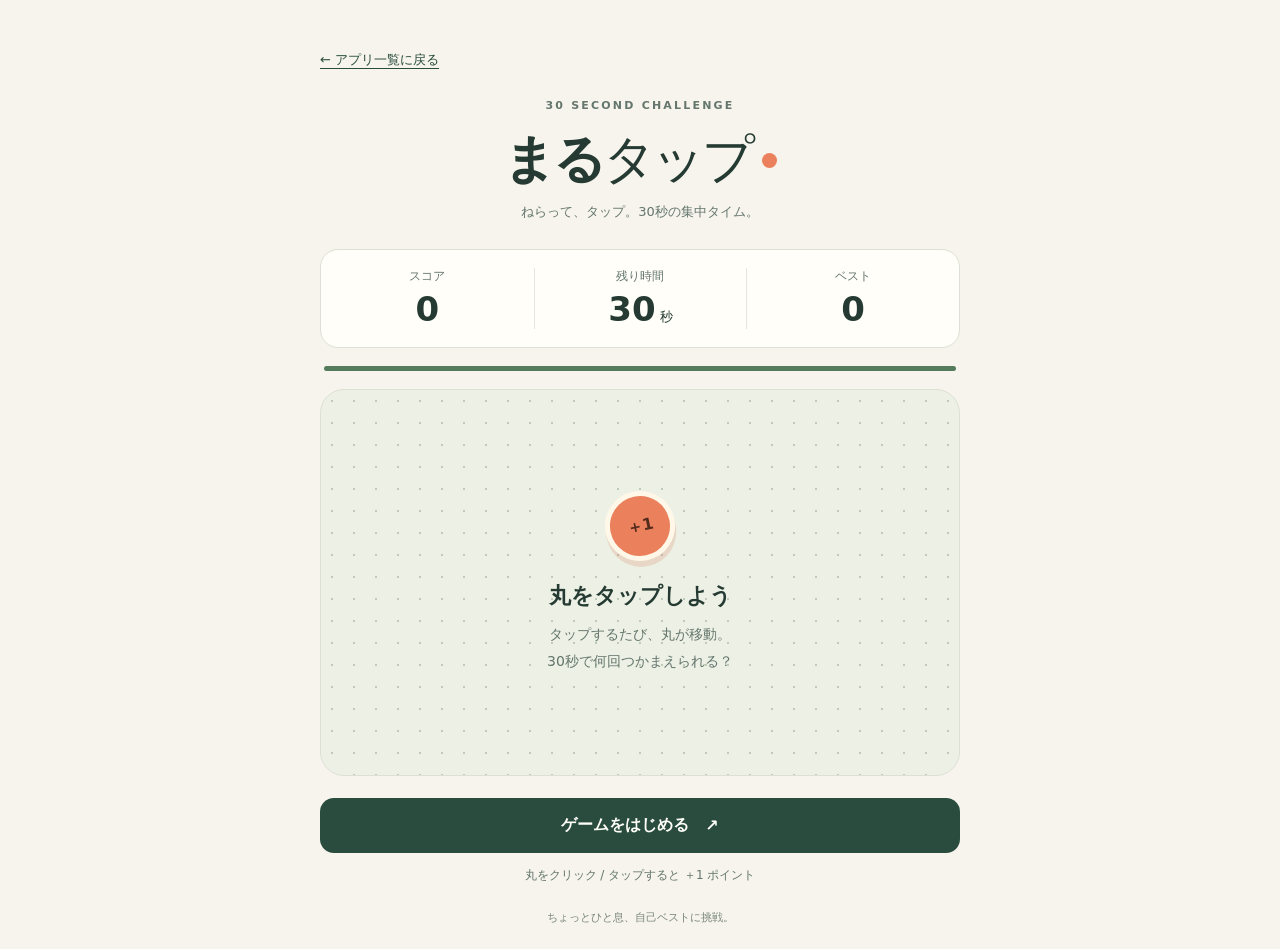
==== apps/maru-tap/index.html @ 44d97961 "Add app hub and move Maru Tap into its own folder" ====
<!doctype html>
<html lang="ja">
<head>
  <meta charset="utf-8">
  <meta name="viewport" content="width=device-width, initial-scale=1">
  <meta name="theme-color" content="#f6f4ec">
  <meta name="description" content="30秒間、丸をタップしてハイスコアを目指すシンプルなゲーム。">
  <title>まるタップ | 30秒チャレンジ</title>
  <link rel="stylesheet" href="./style.css">
  <script src="./script.js" defer></script>
</head>
<body>
  <main class="game">
    <nav aria-label="ナビゲーション"><a class="back-link" href="../../index.html">← アプリ一覧に戻る</a></nav>
    <header><span class="badge">30 SECOND CHALLENGE</span><h1>まる<span>タップ</span><span class="logo-dot" aria-hidden="true"></span></h1><p>ねらって、タップ。30秒の集中タイム。</p></header>
    <section class="stats" aria-label="ゲームの記録">
      <div><span class="label">スコア</span><strong id="score">0</strong></div>
      <div><span class="label">残り時間</span><strong><span id="time">30</span><small> 秒</small></strong></div>
      <div><span class="label">ベスト</span><strong id="best">0</strong></div>
    </section>
    <div class="timer-track" aria-hidden="true"><div id="timer-bar"></div></div>
    <section id="arena" aria-label="プレイエリア">
      <div id="welcome" class="message"><span class="demo-dot" aria-hidden="true">＋1</span><h2>丸をタップしよう</h2><p>タップするたび、丸が移動。<br>30秒で何回つかまえられる？</p></div>
      <button id="target" aria-label="丸をタップして1点獲得" hidden></button>
      <div id="result" class="message" role="status" hidden></div>
    </section>
    <button id="start" class="start">ゲームをはじめる <span aria-hidden="true">↗</span></button>
    <p id="hint" class="hint">丸をクリック / タップすると ＋1 ポイント</p>
    <footer>ちょっとひと息、自己ベストに挑戦。</footer>
    <noscript>このゲームを遊ぶにはJavaScriptを有効にしてください。</noscript>
  </main>
</body>
</html>
---- apps/maru-tap/style.css ----
:root { color-scheme: light; font-family: "Yu Gothic", "Hiragino Kaku Gothic ProN", system-ui, sans-serif; color: #243a32; background: #f6f4ec; }
* { box-sizing: border-box; }
body { margin: 0; padding: 38px 20px 24px; }
.game { max-width: 640px; margin: auto; }
.back-link { display: inline-flex; align-items: center; min-height: 44px; margin-bottom: 12px; color: #294c3e; font-size: 13px; text-underline-offset: 4px; }
.back-link:focus-visible { outline: 3px solid #264b83; outline-offset: 4px; }
header { text-align: center; margin-bottom: 28px; }
.badge { font-size: 11px; letter-spacing: .2em; font-weight: 700; color: #64766d; }
h1 { display: flex; align-items: center; justify-content: center; margin: 12px 0 8px; font-size: clamp(36px, 8vw, 52px); letter-spacing: -.06em; }
h1 > span:first-child { font-weight: 400; }
.logo-dot { width: 15px; height: 15px; border-radius: 50%; background: #eb815c; margin-left: 10px; }
header p { font-size: 13px; color: #64766d; margin: 0; }
.stats { display: grid; grid-template-columns: repeat(3, 1fr); border: 1px solid #dce0d5; border-radius: 18px; background: #fffef9; padding: 18px 0; }
.stats > div { text-align: center; }
.stats > div + div { border-left: 1px solid #e5e7df; }
.label { display: block; font-size: 12px; color: #64766d; margin-bottom: 4px; }
strong { font-size: 34px; font-weight: 650; font-variant-numeric: tabular-nums; }
small { font-size: 13px; font-weight: 400; }
.timer-track { height: 5px; background: #e2e6da; margin: 18px 4px; border-radius: 8px; overflow: hidden; }
#timer-bar { height: 100%; width: 100%; background: #547c5c; transform-origin: left; }
#arena { position: relative; height: clamp(280px, 43svh, 420px); border: 1px solid #dce0d5; border-radius: 24px; background-color: #edf0e4; background-image: radial-gradient(#bdcbb8 1px, transparent 1px); background-size: 22px 22px; overflow: hidden; }
.message { position: absolute; inset: 0; display: flex; flex-direction: column; align-items: center; justify-content: center; padding: 20px; text-align: center; }
.message h2 { font-size: 22px; margin: 20px 0 10px; }
.message p { margin: 0; font-size: 14px; line-height: 1.9; color: #64766d; }
.demo-dot, #target { width: 70px; height: 70px; border-radius: 50%; background: #eb815c; border: 5px solid #fff8e9; box-shadow: 0 6px 0 #d0694730; }
.demo-dot { display: grid; place-items: center; color: #542c1e; font-weight: bold; transform: rotate(-12deg); }
#target { position: absolute; cursor: pointer; touch-action: manipulation; -webkit-tap-highlight-color: transparent; }
#target:active { background: #f2a077; }
button { font: inherit; }
button:focus-visible { outline: 3px solid #264b83; outline-offset: 4px; }
.start { width: 100%; display: flex; align-items: center; justify-content: center; gap: 16px; margin-top: 22px; padding: 17px; border: 0; border-radius: 14px; background: #294c3e; color: #fffef9; font-weight: 700; cursor: pointer; touch-action: manipulation; }
.start:hover:not(:disabled) { background: #39634f; }
.start:disabled { background: #687e6d; cursor: default; }
.hint { text-align: center; font-size: 12px; color: #64766d; margin: 14px 0 26px; }
footer { text-align: center; font-size: 11px; color: #79867b; }
.result-score { font-size: 64px; font-weight: 700; line-height: 1.2; }
[hidden] { display: none !important; }
@media (max-width: 480px) { body { padding: 24px 16px 20px; } header { margin-bottom: 22px; } .stats { padding: 13px 0; } strong { font-size: 30px; } #arena { height: clamp(260px, 42svh, 370px); } }
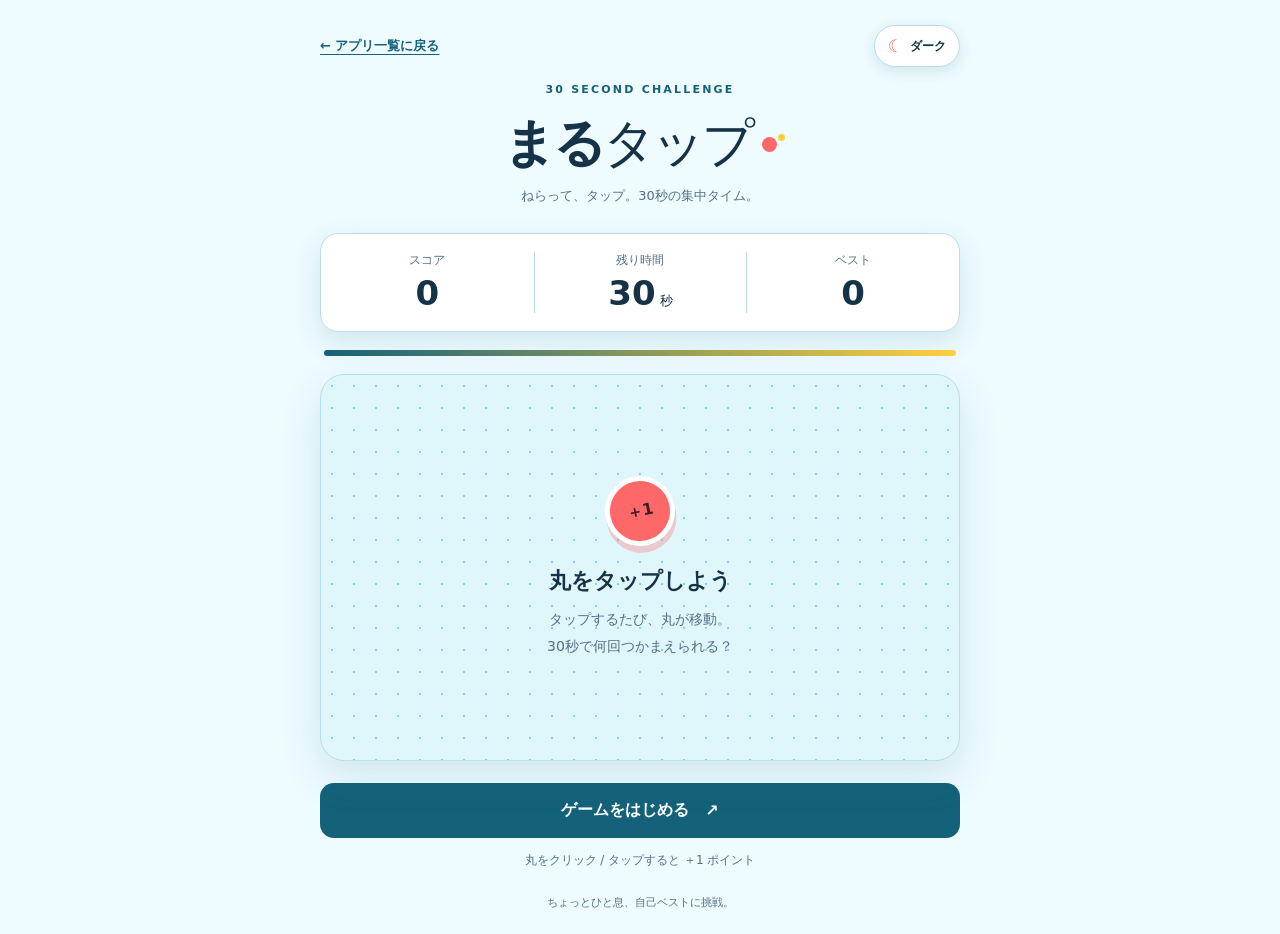
==== commit 6e6f0d00: "Add soda pop light and dark themes" ====
--- a/apps/maru-tap/index.html
+++ b/apps/maru-tap/index.html
@@ -3,15 +3,21 @@
 <head>
   <meta charset="utf-8">
   <meta name="viewport" content="width=device-width, initial-scale=1">
-  <meta name="theme-color" content="#f6f4ec">
+  <meta name="theme-color" content="#eefbff">
   <meta name="description" content="30秒間、丸をタップしてハイスコアを目指すシンプルなゲーム。">
   <title>まるタップ | 30秒チャレンジ</title>
+  <script src="../../theme.js"></script>
   <link rel="stylesheet" href="./style.css">
   <script src="./script.js" defer></script>
 </head>
 <body>
   <main class="game">
-    <nav aria-label="ナビゲーション"><a class="back-link" href="../../index.html">← アプリ一覧に戻る</a></nav>
+    <nav aria-label="ナビゲーション">
+      <a class="back-link" href="../../index.html">← アプリ一覧に戻る</a>
+      <button class="theme-toggle" type="button" data-theme-toggle aria-label="ダークテーマに切り替える">
+        <span data-theme-icon aria-hidden="true">☾</span><span data-theme-label>ダーク</span>
+      </button>
+    </nav>
     <header><span class="badge">30 SECOND CHALLENGE</span><h1>まる<span>タップ</span><span class="logo-dot" aria-hidden="true"></span></h1><p>ねらって、タップ。30秒の集中タイム。</p></header>
     <section class="stats" aria-label="ゲームの記録">
       <div><span class="label">スコア</span><strong id="score">0</strong></div>
--- a/apps/maru-tap/style.css
+++ b/apps/maru-tap/style.css
@@ -1,38 +1,59 @@
-:root { color-scheme: light; font-family: "Yu Gothic", "Hiragino Kaku Gothic ProN", system-ui, sans-serif; color: #243a32; background: #f6f4ec; }
+:root {
+  color-scheme: light;
+  font-family: "Yu Gothic", "Hiragino Kaku Gothic ProN", system-ui, sans-serif;
+  --bg: #eefbff; --surface: #ffffff; --surface-soft: #dff6fb;
+  --text: #153247; --muted: #547084; --border: #b9dfe8;
+  --primary: #14627a; --primary-hover: #0d4e63; --on-primary: #ffffff;
+  --accent: #ffcf3f; --accent-strong: #ff6868; --dot: #79d9e8;
+  --shadow: rgba(31, 106, 127, .14);
+  background: var(--bg); color: var(--text);
+}
+:root[data-theme="dark"] {
+  color-scheme: dark;
+  --bg: #0d1b2a; --surface: #14283b; --surface-soft: #17364b;
+  --text: #ecfbff; --muted: #a9c8d5; --border: #31566d;
+  --primary: #72e5f2; --primary-hover: #a2f2f8; --on-primary: #0b2634;
+  --accent: #f7df63; --accent-strong: #ff8585; --dot: #3b7289;
+  --shadow: rgba(0, 0, 0, .3);
+}
 * { box-sizing: border-box; }
-body { margin: 0; padding: 38px 20px 24px; }
+body { margin: 0; padding: 24px 20px; background: var(--bg); color: var(--text); transition: background-color .2s, color .2s; }
 .game { max-width: 640px; margin: auto; }
-.back-link { display: inline-flex; align-items: center; min-height: 44px; margin-bottom: 12px; color: #294c3e; font-size: 13px; text-underline-offset: 4px; }
-.back-link:focus-visible { outline: 3px solid #264b83; outline-offset: 4px; }
+nav { display: flex; align-items: center; justify-content: space-between; gap: 16px; margin-bottom: 10px; }
+.back-link { display: inline-flex; align-items: center; min-height: 44px; color: var(--primary); font-size: 13px; font-weight: 700; text-underline-offset: 4px; }
+.theme-toggle { display: inline-flex; align-items: center; justify-content: center; gap: 7px; min-height: 42px; padding: 8px 13px; border: 1px solid var(--border); border-radius: 999px; background: var(--surface); color: var(--text); font: inherit; font-size: 12px; font-weight: 700; cursor: pointer; box-shadow: 0 4px 14px var(--shadow); }
+.theme-toggle:hover { border-color: var(--primary); }
+.theme-toggle [data-theme-icon] { color: var(--accent-strong); font-size: 17px; line-height: 1; }
+.back-link:focus-visible, button:focus-visible { outline: 3px solid var(--accent); outline-offset: 4px; }
 header { text-align: center; margin-bottom: 28px; }
-.badge { font-size: 11px; letter-spacing: .2em; font-weight: 700; color: #64766d; }
+.badge { color: var(--primary); font-size: 11px; letter-spacing: .2em; font-weight: 800; }
 h1 { display: flex; align-items: center; justify-content: center; margin: 12px 0 8px; font-size: clamp(36px, 8vw, 52px); letter-spacing: -.06em; }
 h1 > span:first-child { font-weight: 400; }
-.logo-dot { width: 15px; height: 15px; border-radius: 50%; background: #eb815c; margin-left: 10px; }
-header p { font-size: 13px; color: #64766d; margin: 0; }
-.stats { display: grid; grid-template-columns: repeat(3, 1fr); border: 1px solid #dce0d5; border-radius: 18px; background: #fffef9; padding: 18px 0; }
+.logo-dot { width: 15px; height: 15px; border-radius: 50%; background: var(--accent-strong); box-shadow: 12px -7px 0 -4px var(--accent); margin-left: 10px; }
+header p { color: var(--muted); font-size: 13px; margin: 0; }
+.stats { display: grid; grid-template-columns: repeat(3, 1fr); border: 1px solid var(--border); border-radius: 18px; background: var(--surface); padding: 18px 0; box-shadow: 0 10px 28px var(--shadow); }
 .stats > div { text-align: center; }
-.stats > div + div { border-left: 1px solid #e5e7df; }
-.label { display: block; font-size: 12px; color: #64766d; margin-bottom: 4px; }
+.stats > div + div { border-left: 1px solid var(--border); }
+.label { display: block; color: var(--muted); font-size: 12px; margin-bottom: 4px; }
 strong { font-size: 34px; font-weight: 650; font-variant-numeric: tabular-nums; }
 small { font-size: 13px; font-weight: 400; }
-.timer-track { height: 5px; background: #e2e6da; margin: 18px 4px; border-radius: 8px; overflow: hidden; }
-#timer-bar { height: 100%; width: 100%; background: #547c5c; transform-origin: left; }
-#arena { position: relative; height: clamp(280px, 43svh, 420px); border: 1px solid #dce0d5; border-radius: 24px; background-color: #edf0e4; background-image: radial-gradient(#bdcbb8 1px, transparent 1px); background-size: 22px 22px; overflow: hidden; }
+.timer-track { height: 6px; background: var(--surface-soft); margin: 18px 4px; border-radius: 8px; overflow: hidden; }
+#timer-bar { height: 100%; width: 100%; background: linear-gradient(90deg, var(--primary), var(--accent)); transform-origin: left; }
+#arena { position: relative; height: clamp(280px, 43svh, 420px); border: 1px solid var(--border); border-radius: 24px; background-color: var(--surface-soft); background-image: radial-gradient(var(--dot) 1.2px, transparent 1.2px); background-size: 22px 22px; overflow: hidden; box-shadow: 0 16px 40px var(--shadow); }
 .message { position: absolute; inset: 0; display: flex; flex-direction: column; align-items: center; justify-content: center; padding: 20px; text-align: center; }
 .message h2 { font-size: 22px; margin: 20px 0 10px; }
-.message p { margin: 0; font-size: 14px; line-height: 1.9; color: #64766d; }
-.demo-dot, #target { width: 70px; height: 70px; border-radius: 50%; background: #eb815c; border: 5px solid #fff8e9; box-shadow: 0 6px 0 #d0694730; }
-.demo-dot { display: grid; place-items: center; color: #542c1e; font-weight: bold; transform: rotate(-12deg); }
+.message p { color: var(--muted); margin: 0; font-size: 14px; line-height: 1.9; }
+.demo-dot, #target { width: 70px; height: 70px; border-radius: 50%; background: var(--accent-strong); border: 5px solid var(--surface); box-shadow: 0 7px 0 color-mix(in srgb, var(--accent-strong) 30%, transparent); }
+.demo-dot { display: grid; place-items: center; color: #3d2027; font-weight: 800; transform: rotate(-12deg); }
 #target { position: absolute; cursor: pointer; touch-action: manipulation; -webkit-tap-highlight-color: transparent; }
-#target:active { background: #f2a077; }
+#target:active { filter: brightness(1.1); }
 button { font: inherit; }
-button:focus-visible { outline: 3px solid #264b83; outline-offset: 4px; }
-.start { width: 100%; display: flex; align-items: center; justify-content: center; gap: 16px; margin-top: 22px; padding: 17px; border: 0; border-radius: 14px; background: #294c3e; color: #fffef9; font-weight: 700; cursor: pointer; touch-action: manipulation; }
-.start:hover:not(:disabled) { background: #39634f; }
-.start:disabled { background: #687e6d; cursor: default; }
-.hint { text-align: center; font-size: 12px; color: #64766d; margin: 14px 0 26px; }
-footer { text-align: center; font-size: 11px; color: #79867b; }
-.result-score { font-size: 64px; font-weight: 700; line-height: 1.2; }
+.start { width: 100%; display: flex; align-items: center; justify-content: center; gap: 16px; margin-top: 22px; padding: 17px; border: 0; border-radius: 14px; background: var(--primary); color: var(--on-primary); font-weight: 800; cursor: pointer; touch-action: manipulation; }
+.start:hover:not(:disabled) { background: var(--primary-hover); }
+.start:disabled { opacity: .62; cursor: default; }
+.hint { color: var(--muted); text-align: center; font-size: 12px; margin: 14px 0 26px; }
+footer { color: var(--muted); text-align: center; font-size: 11px; }
+.result-score { color: var(--primary); font-size: 64px; font-weight: 700; line-height: 1.2; }
 [hidden] { display: none !important; }
-@media (max-width: 480px) { body { padding: 24px 16px 20px; } header { margin-bottom: 22px; } .stats { padding: 13px 0; } strong { font-size: 30px; } #arena { height: clamp(260px, 42svh, 370px); } }
+@media (max-width: 480px) { body { padding: 16px; } nav { margin-bottom: 8px; } .theme-toggle { padding-inline: 11px; } header { margin-bottom: 22px; } .stats { padding: 13px 0; } strong { font-size: 30px; } #arena { height: clamp(260px, 42svh, 370px); } }
+@media (prefers-reduced-motion: reduce) { body { transition: none; } }
